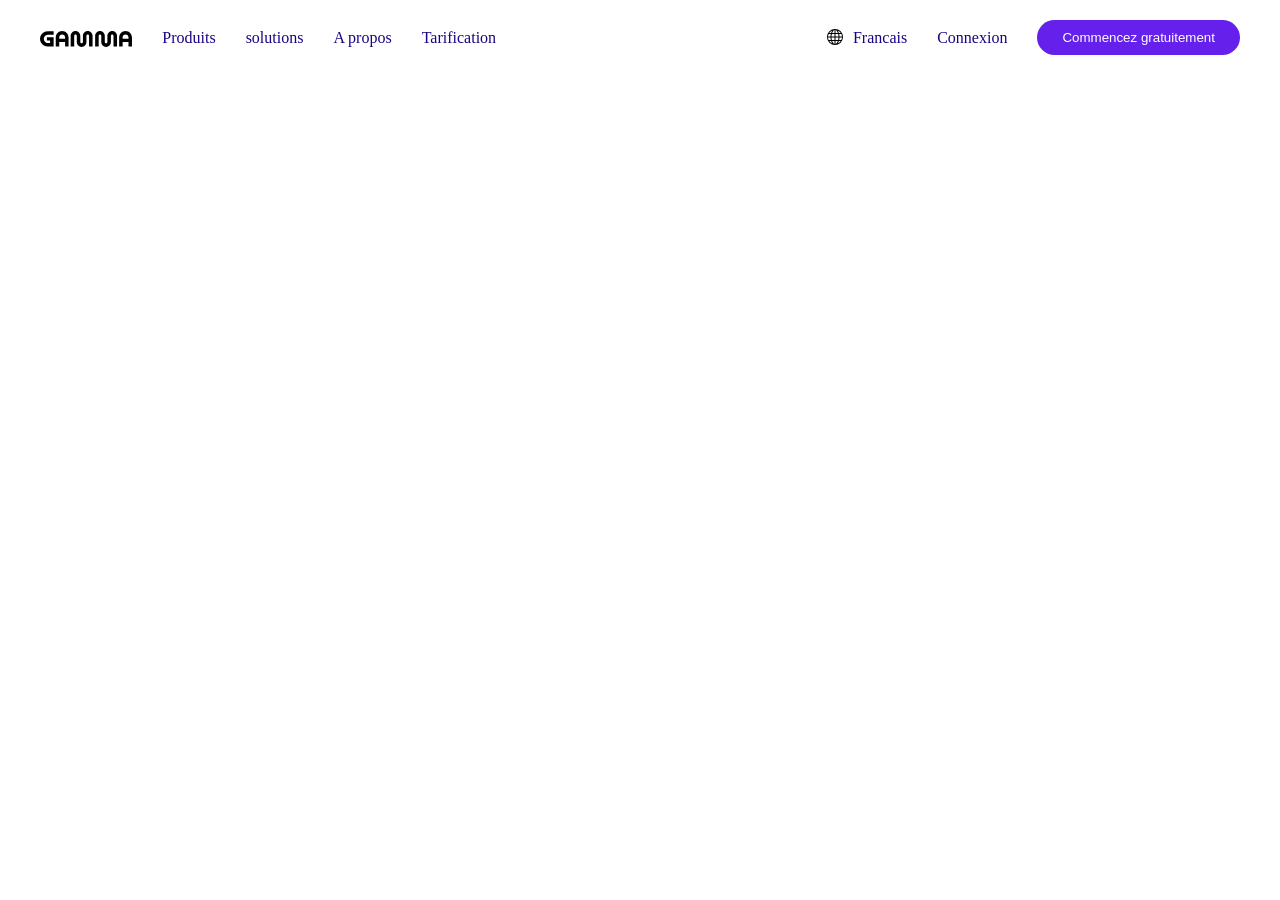
==== index.html @ 8ba9541c "first commit" ====
<!DOCTYPE html>
<html lang="en">

<head>
    <meta charset="UTF-8">
    <meta name="viewport" content="width=device-width, initial-scale=1.0">
    <title>Document</title>
    <link rel="stylesheet" href="css/style.css">
</head>

<body>
    <header>
        <nav>
            <ol>
                <li class="logo-item"><a href="#"><img src="./img/brand-logo.svg" alt="Logo"></a></li>
                <li><a href="#">Produits</a></li>
                <li><a href="#">solutions</a></li>
                <li><a href="#">A propos</a></li>
                <li><a href="#">Tarification</a></li>
            </ol>
        </nav>
        <div>
            <ul>
                <li class="lang-switch">
                    <img src="./img/globe.svg" alt="" aria-hidden="true">
                    <a href="">Francais</a>
                </li>
                <li><a href="">Connexion</a></li>
                <li><button class="start-btn">Commencez gratuitement</button></li>
            </ul>
        </div>
    </header>
    <main></main>
    <footer></footer>
</body>

</html>
---- css/style.css ----
*{
    padding: 0;
    margin: 0;
}
header{
    display: flex;
    justify-content: space-between;
    padding: 20px 40px;
    align-items: center;
}
header ol{
    display: flex;
    align-items: flex-end;
    gap: 30px;
}
header li{
    display: block;
}
header li a{
    text-decoration: none;
    color: rgb(28, 3, 132);
}
header .logo-item {
    height: 16px;
}
header img{
    height: 100%;
}

header ul{
    display: flex;
    gap: 30px;
    align-items: center;
}
header .lang-switch{
    display: flex;
    gap: 10px;
}
header .start-btn{
    padding: 10px 25px;
    color: white;
    border: 0;
    background: #6520ec;
    border-radius: 20px;
}
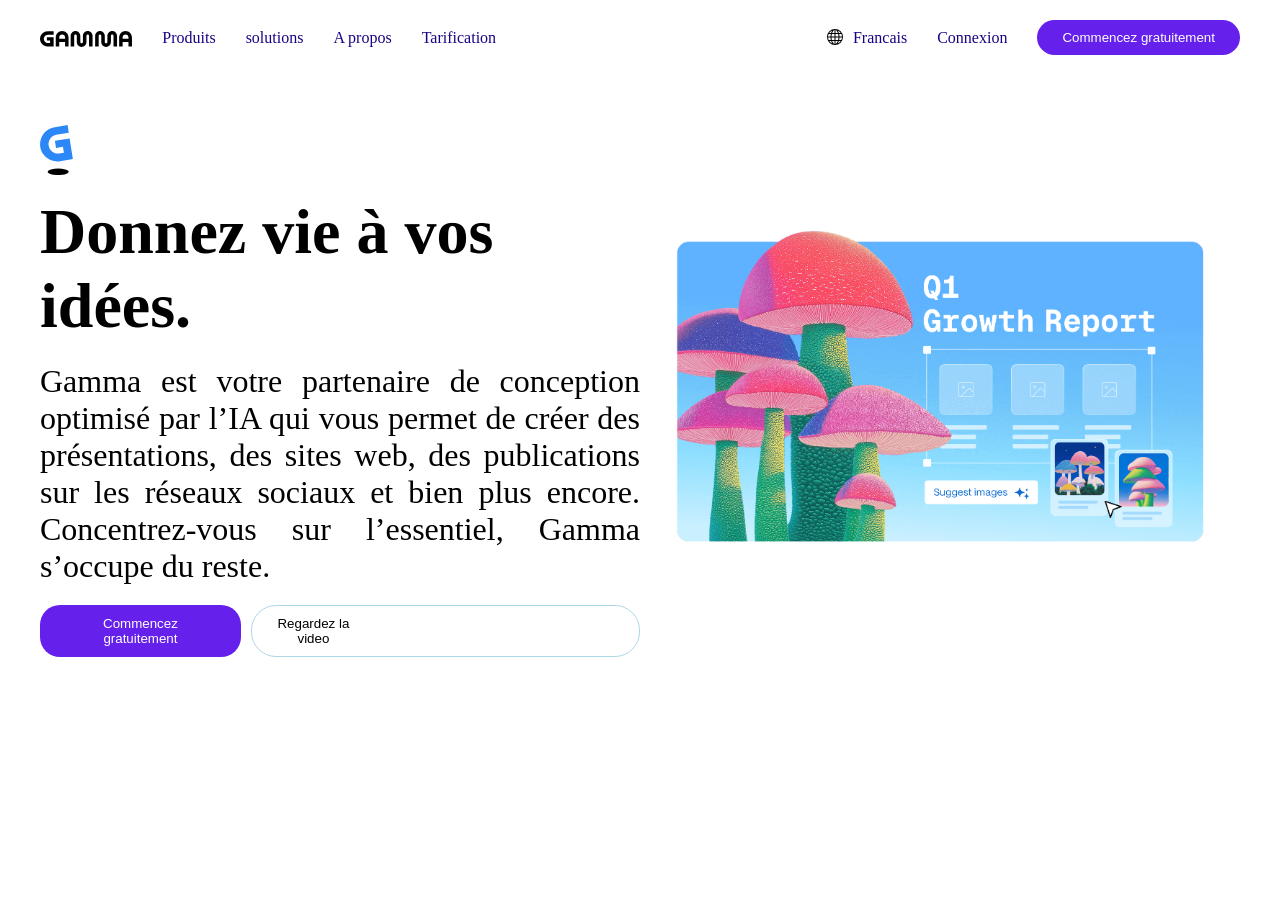
==== commit 752b045f: "fin seance 1" ====
--- a/index.html
+++ b/index.html
@@ -6,6 +6,7 @@
     <meta name="viewport" content="width=device-width, initial-scale=1.0">
     <title>Document</title>
     <link rel="stylesheet" href="css/style.css">
+    <link rel="stylesheet" href="https://fonts.googleapis.com/icon?family=Material+Icons">
 </head>
 
 <body>
@@ -30,7 +31,20 @@
             </ul>
         </div>
     </header>
-    <main></main>
+    <main>
+        <section id="section1">
+            <div>
+                <img class="logo-section" src="img/logo.svg" alt="">
+                <h2>Donnez vie à vos idées.</h2>
+                <p>Gamma est votre partenaire de conception optimisé par l’IA qui vous permet de créer des présentations, des sites web, des publications sur les réseaux sociaux et bien plus encore. Concentrez-vous sur l’essentiel, Gamma s’occupe du reste.</p>
+                <div class="group-btn">
+                    <button class="start-btn ">Commencez gratuitement</button>
+                    <button class="video-btn">Regardez la video <i class="material-icons">arrow_right</i> </button>
+                </div>
+            </div>
+            <img src="img/mushrooms-@2x.a6803fd9.png" alt="">
+        </section>
+    </main>
     <footer></footer>
 </body>
 
--- a/css/style.css
+++ b/css/style.css
@@ -1,45 +1,87 @@
-*{
-    padding: 0;
-    margin: 0;
+:root {
+  --padding-left-right: 40px;
 }
-header{
-    display: flex;
-    justify-content: space-between;
-    padding: 20px 40px;
-    align-items: center;
+* {
+  padding: 0;
+  margin: 0;
 }
-header ol{
-    display: flex;
-    align-items: flex-end;
-    gap: 30px;
+header {
+  display: flex;
+  justify-content: space-between;
+  padding: 20px var(--padding-left-right);
+  align-items: center;
 }
-header li{
-    display: block;
+header ol {
+  display: flex;
+  align-items: flex-end;
+  gap: 30px;
 }
-header li a{
-    text-decoration: none;
-    color: rgb(28, 3, 132);
+header li {
+  display: block;
+}
+header li a {
+  text-decoration: none;
+  color: rgb(28, 3, 132);
 }
 header .logo-item {
-    height: 16px;
+  height: 16px;
 }
-header img{
-    height: 100%;
+header img {
+  height: 100%;
 }
 
-header ul{
-    display: flex;
-    gap: 30px;
-    align-items: center;
+header ul {
+  display: flex;
+  gap: 30px;
+  align-items: center;
 }
-header .lang-switch{
+header .lang-switch {
+  display: flex;
+  gap: 10px;
+}
+
+/* ============== main ================= */
+/* ============== section 1 ================= */
+main #section1 {
+  display: flex;
+  padding: 50px var(--padding-left-right);
+  align-items: center;
+}
+main #section1 .logo-section {
+  height: 50px;
+}
+main #section1 > * {
+  width: 50%;
+}
+main #section1 > div {
+  display: flex;
+  flex-direction: column;
+  gap: 20px;
+  align-items: flex-start;
+}
+main #section1 > div h2 {
+  font-size: 4em;
+}
+main #section1 > div p {
+  font-size: 2em;
+  text-align: justify;
+}
+.group-btn{
     display: flex;
     gap: 10px;
 }
-header .start-btn{
-    padding: 10px 25px;
-    color: white;
-    border: 0;
-    background: #6520ec;
-    border-radius: 20px;
-}+.start-btn {
+  padding: 10px 25px;
+  color: white;
+  border: 0;
+  background: #6520ec;
+  border-radius: 20px;
+}
+.video-btn {
+    display: flex;
+    align-items: center;
+    border: 1px solid lightblue;
+    padding: 10px;
+    border-radius: 25px;
+    background-color: white;
+}
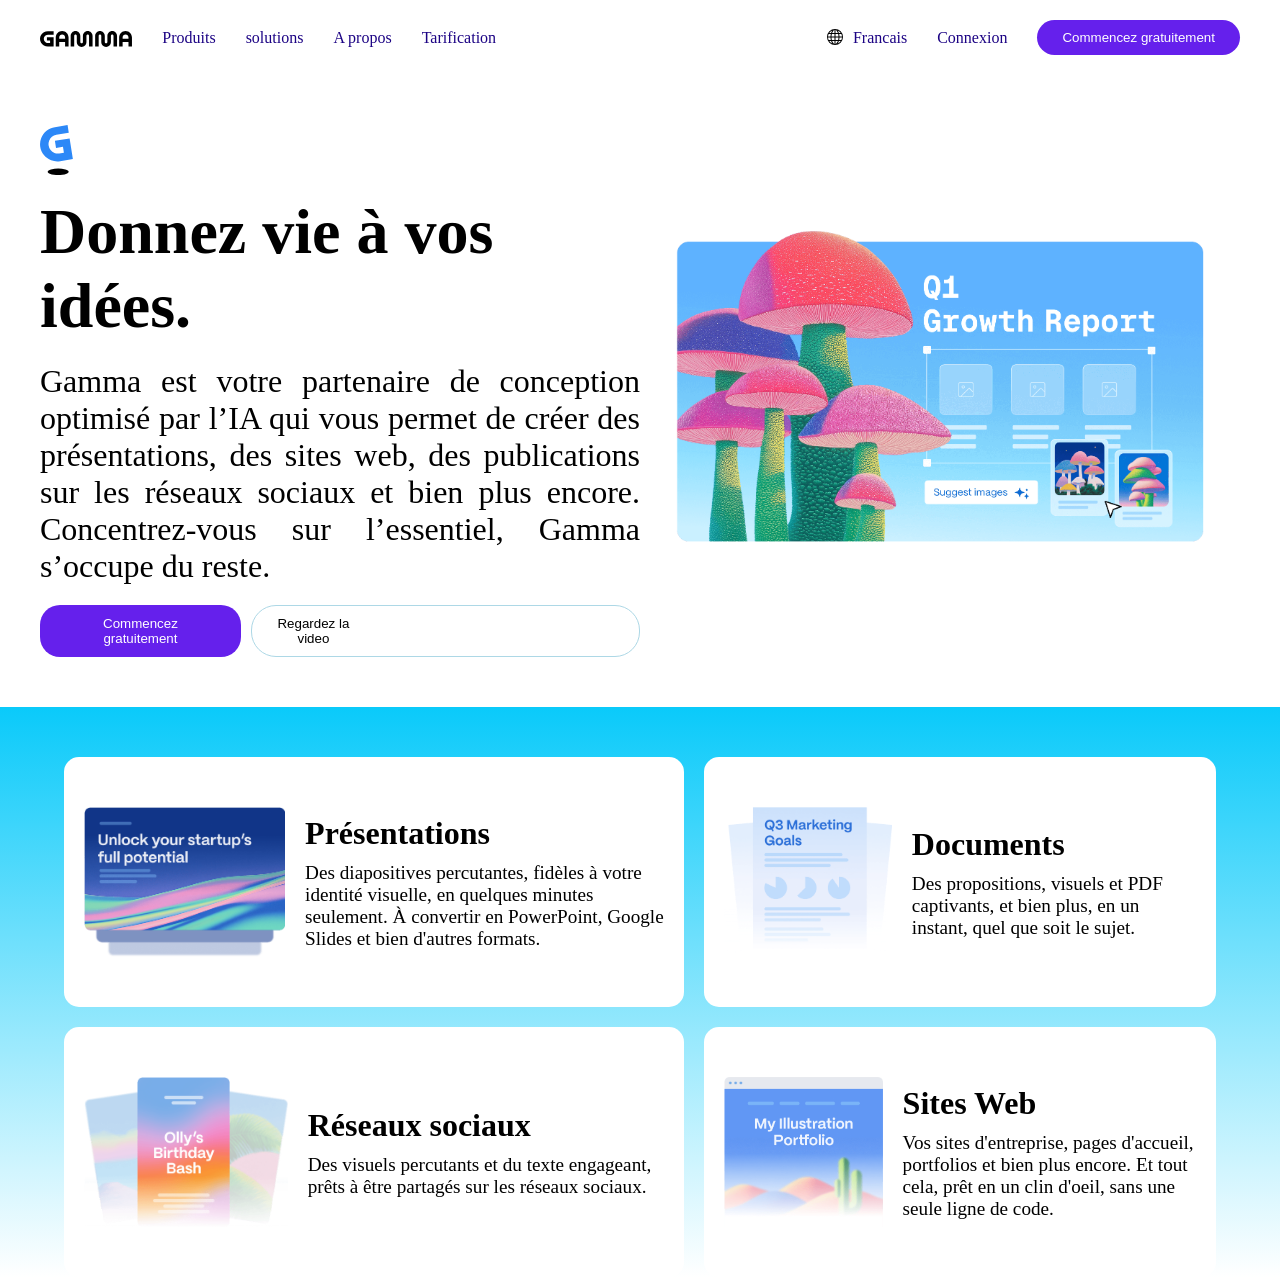
==== commit ef38b3f6: "ok" ====
--- a/index.html
+++ b/index.html
@@ -36,7 +36,9 @@
             <div>
                 <img class="logo-section" src="img/logo.svg" alt="">
                 <h2>Donnez vie à vos idées.</h2>
-                <p>Gamma est votre partenaire de conception optimisé par l’IA qui vous permet de créer des présentations, des sites web, des publications sur les réseaux sociaux et bien plus encore. Concentrez-vous sur l’essentiel, Gamma s’occupe du reste.</p>
+                <p>Gamma est votre partenaire de conception optimisé par l’IA qui vous permet de créer des
+                    présentations, des sites web, des publications sur les réseaux sociaux et bien plus encore.
+                    Concentrez-vous sur l’essentiel, Gamma s’occupe du reste.</p>
                 <div class="group-btn">
                     <button class="start-btn ">Commencez gratuitement</button>
                     <button class="video-btn">Regardez la video <i class="material-icons">arrow_right</i> </button>
@@ -44,6 +46,47 @@
             </div>
             <img src="img/mushrooms-@2x.a6803fd9.png" alt="">
         </section>
+        <section class="section2">
+            <div>
+                <article>
+                    <img src="img/presentations.763772e8.png" alt="Presentations">
+                    <div>
+                        <h3>Présentations</h3>
+                        <p>Des diapositives percutantes, fidèles à votre identité visuelle, en quelques minutes
+                            seulement. À convertir en PowerPoint, Google Slides et bien d'autres formats.</p>
+                    </div>
+                </article>
+                <article>
+                    <img src="img/social-media.92c87b78.png" alt="medias">
+                    <div>
+                        <h3>Réseaux sociaux</h3>
+                        <p>Des visuels percutants et du texte engageant, prêts à être partagés sur les réseaux sociaux.
+                        </p>
+                    </div>
+                </article>
+            </div>
+            <div>
+                <article>
+                    <img src="img/documents.9432382f.png" alt="documents">
+                    <div>
+                        <h3>Documents</h3>
+                        <p>Des propositions, visuels et PDF captivants, et bien plus, en un instant, quel que soit le
+                            sujet.
+                        </p>
+                    </div>
+                </article>
+                <article>
+                    <img src="img/websites.45fd7540.png" alt="websites">
+                    <div>
+                        <h3>Sites Web</h3>
+                        <p>Vos sites d'entreprise, pages d'accueil, portfolios et bien plus encore. Et tout cela, prêt
+                            en un
+                            clin d'oeil, sans une seule ligne de code.</p>
+                    </div>
+                </article>
+            </div>
+
+        </section>
     </main>
     <footer></footer>
 </body>
--- a/css/style.css
+++ b/css/style.css
@@ -66,9 +66,9 @@
   font-size: 2em;
   text-align: justify;
 }
-.group-btn{
-    display: flex;
-    gap: 10px;
+.group-btn {
+  display: flex;
+  gap: 10px;
 }
 .start-btn {
   padding: 10px 25px;
@@ -78,10 +78,47 @@
   border-radius: 20px;
 }
 .video-btn {
-    display: flex;
-    align-items: center;
-    border: 1px solid lightblue;
-    padding: 10px;
-    border-radius: 25px;
-    background-color: white;
+  display: flex;
+  align-items: center;
+  border: 1px solid lightblue;
+  padding: 10px;
+  border-radius: 25px;
+  background-color: white;
 }
+
+/* -------------------------- section 2 ------------------------- */
+.section2 {
+  display: flex;
+  background: #0acafa;
+  background: linear-gradient(
+    180deg,
+    rgba(10, 202, 250, 1) 0%,
+    rgba(255, 255, 255, 1) 100%
+  );
+  padding: 50px 5% 0px 5%;
+  gap: 20px;
+}
+.section2 article {
+  background-color: white;
+  display: flex;
+  align-items: center;
+  padding: 50px 20px;
+  gap: 20px;
+  border-radius: 15px;
+}
+.section2 article h3{
+  font-size: 2em;
+  margin-bottom: 10px;
+}
+.section2 article p{
+  font-size: 1.2em;
+}
+.section2 article img {
+  height: 150px;
+}
+.section2>div{
+  display: flex;
+  flex-direction: column;
+  gap: 20px;
+  justify-content: flex-start;
+}
